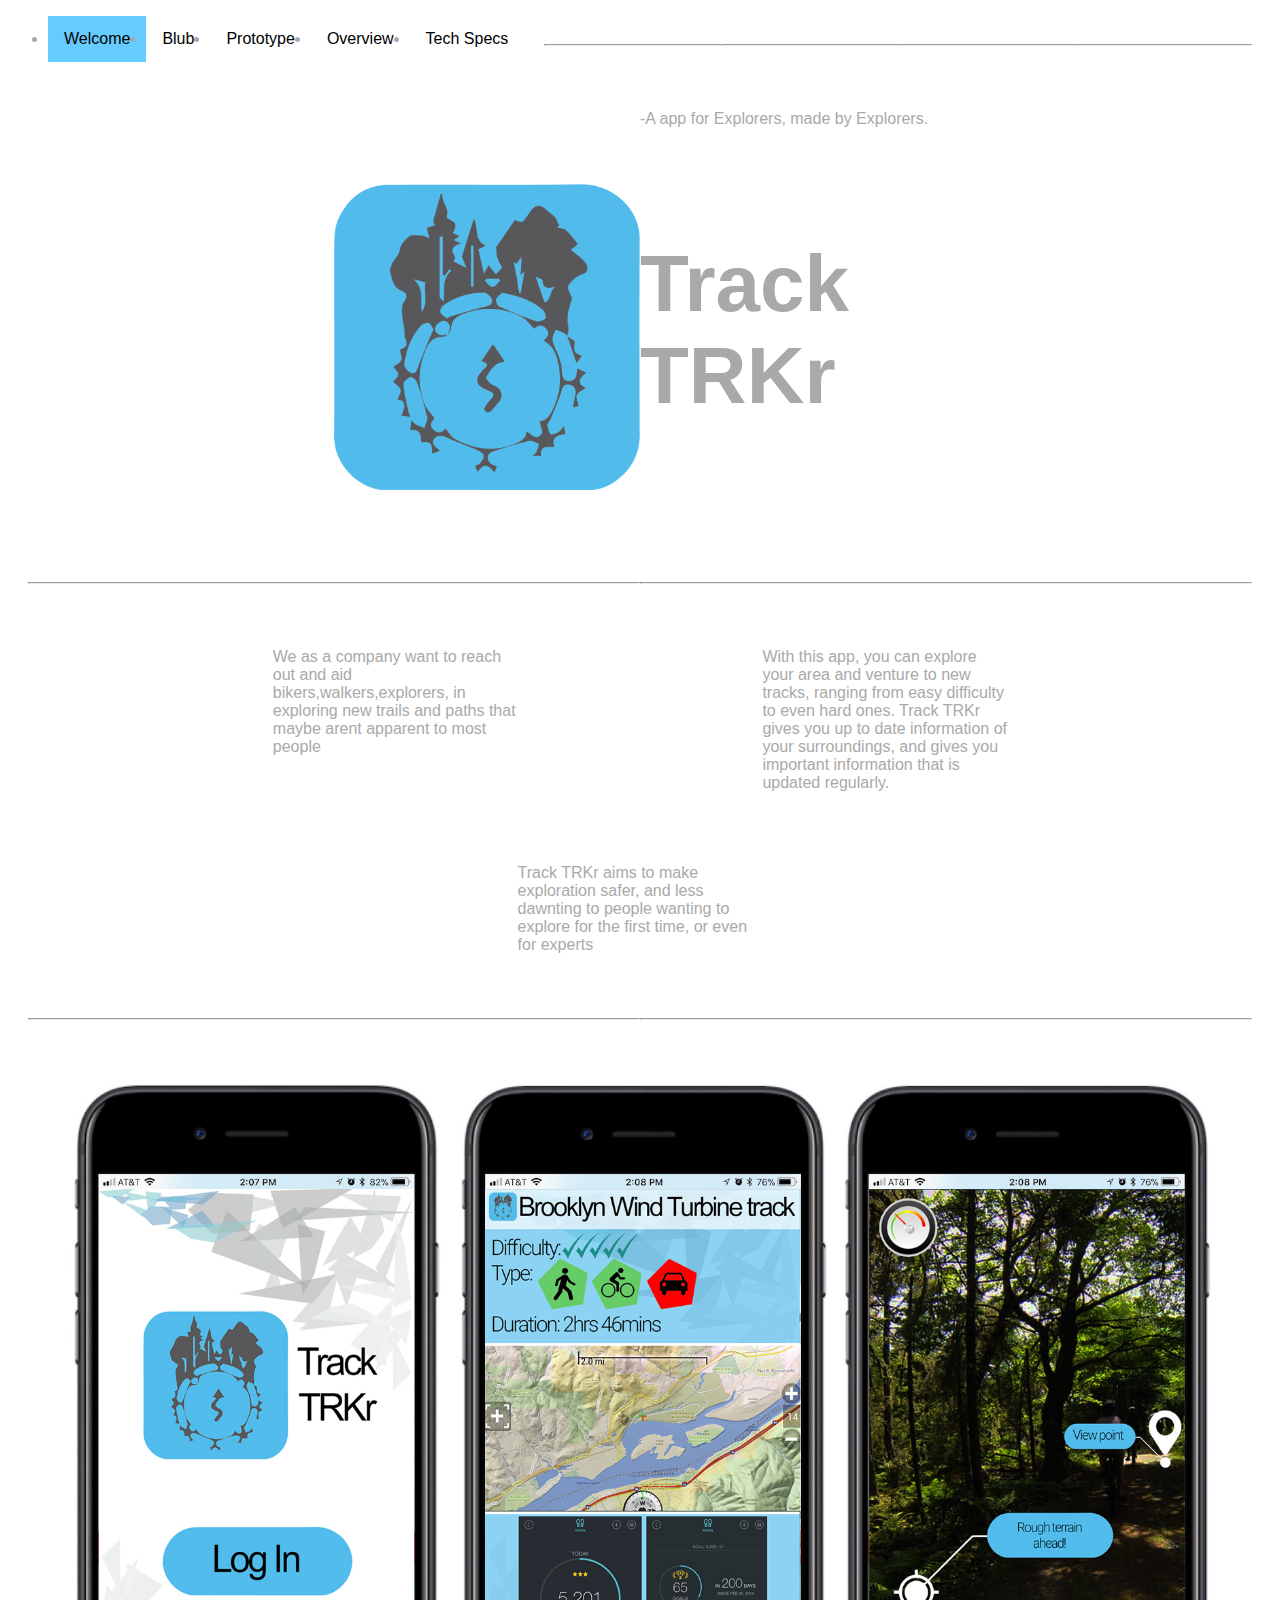
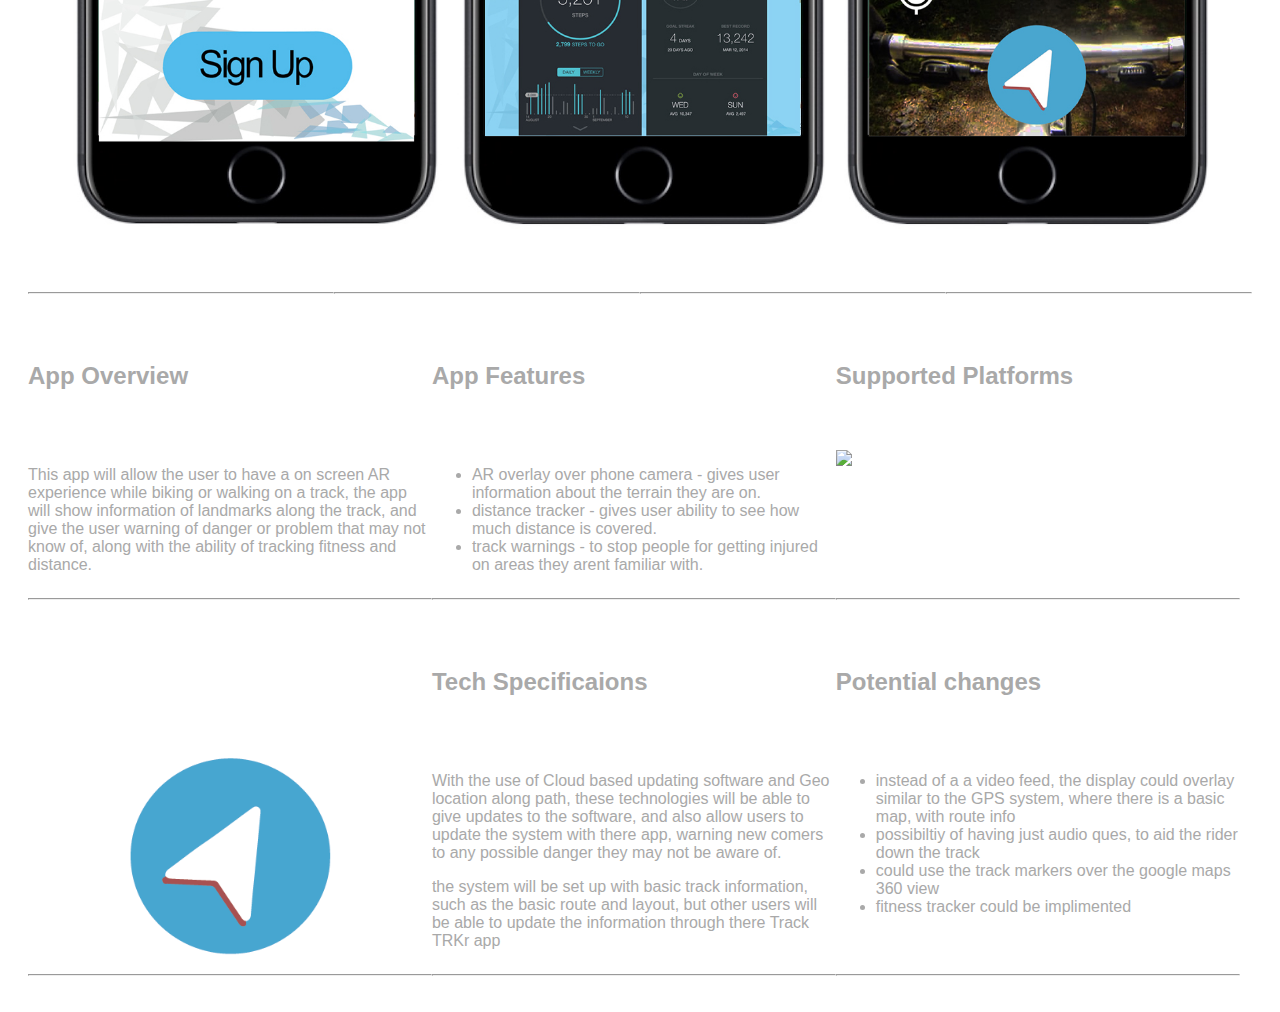
==== PitchSiteP1/index.html @ 27b42503 "pitchsite" ====
<!DOCTYPE html>
<html>
	<head>
		<link rel="stylesheet" type="text/css" href="style.css">
		<title>Track TRKr</title>
	</head>
	<body>
		<ul class:"ul2">
  			<li><a class="active" href="#intro">Welcome</a></li>
    		<li><a href="#info">Blub</a></li>
		    <li><a href="#imgs">Prototype</a></li>
		    <li><a href="#overview">Overview</a></li>
  			<li><a href="#tech">Tech Specs</a></li>
		</ul>
		<!--	Logo section start		-->
		<div id='intro'>
			<div class="grid-container">
				<div class="grid-item"><hr></div><div class="grid-item"><hr></div><div class="grid-item"><hr></div><div class="grid-item"><hr></div>
			</div>
				<div class="grid-container">
				<div class="grid-item"></div>
				<div class="grid-item"></div>
				<div class="grid-item">
					<p>-A app for Explorers, made by Explorers. </p>
				</div>
				<div class="grid-item"></div>
			</div>
			</div>
			<div class="grid-container">
				<div class="grid-item"></div>
				<div class="grid-item">
					<img class:"img3" src="IMGS/Logo.png" width="500" height="500">
				</div>
				<div class="grid-item">
					<h1 class="menu_left"> Track TRKr </h1>
				</div>
				<div class="grid-item"></div>
			</div>
			</div>
			<div class="grid-container">
					<div class="grid-item"></div><div class="grid-item"></div><div class="grid-item"></div><div class="grid-item"></div>
			</div>
			<div class="grid-container">
				<div class="grid-item"><hr></div><div class="grid-item"><hr></div><div class="grid-item"><hr></div><div class="grid-item"><hr></div>
			</div>
		</div>
		<!--	Logo section end		-->
		<!--	Short info start		-->
		<div id='info'>
			<div class="grid-container2">
					<div class="grid-item"></div>
					<div class="grid-item">
						<p> We as a company want to reach out and aid bikers,walkers,explorers, in exploring new trails and paths that maybe arent apparent to most people</p>
					</div>
					<div class="grid-item"></div>
					<div class="grid-item">
						<p>With this app, you can explore your area and venture to new tracks, ranging from easy difficulty to even hard ones. Track TRKr gives you up to date information of your surroundings, and gives you important information that is updated regularly.</p>
					</div>
					<div class="grid-item"></div>
			</div>
			<div class="grid-container2">
					<div class="grid-item"></div>
					<div class="grid-item"></div>
					<div class="grid-item">
						<p>Track TRKr aims to make exploration safer, and less dawnting to people wanting to explore for the first time, or even for experts</p>
					</div>
					<div class="grid-item"></div>
					<div class="grid-item"></div>
			</div>
		</div>
		<!--	Short info end	-->
		<!--	Image start    -->
		<div id='imgs'>
			<div class="grid-container">
				<div class="grid-item"><hr></div><div class="grid-item"><hr></div><div class="grid-item"><hr></div><div class="grid-item"><hr></div>
			</div>
			</div>
			<div class="grid-container4">
				<div class="grid-item">
					<img class="img2,center" src="IMGS/AppScreens.jpg" width="1080" height="720">
				</div>
			</div>
			<div class="grid-container">
				<div class="grid-item"><hr></div><div class="grid-item"><hr></div><div class="grid-item"><hr></div><div class="grid-item"><hr></div>
			</div>
			<!--	Image end    -->
			<!--	Info section  -->
			<div id='overview'>	
				<div class="grid-container3">
					<div class="grid-item">
						<h2> App Overview </h2>
					</div>		
					<div class="grid-item">
						<h2> App Features </h2>
					</div>
					<div class="grid-item">
						<h2>Supported Platforms</h2>
					</div>
				</div>
				<div class="grid-container3">
					<div class="grid-item">
						<p>This app will allow the user to have a on screen AR experience while biking or walking on a track, the app will show information of landmarks along the track, and give the user warning of danger or problem that may not know of, along with the ability of tracking fitness and distance.</p>
					</div>
					<div class="grid-item">
						<ul>
							<li>AR overlay over phone camera - gives user information about the terrain they are on.</li>
							<li>distance tracker - gives user ability to see how much distance is covered.</li>
							<li>track warnings - to stop people for getting injured on areas they arent familiar with.</li>
						</ul>
					</div>		
					<div class="grid-item">
						<img src="IMGS/supported.png">
					</div>

					<div class="grid-item">
						<hr>
					</div>		
					<div class="grid-item">
						<hr>
					</div>
					<div class="grid-item">
						<hr>
					</div>
				</div>
			</div>
		</div>
		<!--  Info section end --> 
		<!-- Tech info start -->
		<div id='tech'>
			<div class="grid-container3">
				<div class="grid-item">
					
				</div>		
				<div class="grid-item">
					<h2> Tech Specificaions </h2>
				</div>
				<div class="grid-item">
					<h2> Potential changes</h2>
				</div>
			</div>
			<div class="grid-container3">
				<div class="grid-item">
					<img class="img2" src="IMGS/arrow.png" >
				</div>
				<div class="grid-item">
					<p> With the use of Cloud based updating software and Geo location along path, these technologies will be able to give updates to the software, and also allow users to update the system with there app, warning new comers to any possible danger they may not be aware of.</p>
					<p>the system will be set up with basic track information, such as the basic route and layout, but other users will be able to update the information through there Track TRKr app</p>
				</div>		
				<div class="grid-item">
					<ul>
						<li>instead of a a video feed, the display could overlay similar to the GPS system, where there is a basic map, with route info</li>
						<li>possibiltiy of having just audio ques, to aid the rider down the track</li>
						<li>could use the track markers over the google maps 360 view </li>
						<li>fitness tracker could be implimented</li>
					</ul>
				</div>

				<div class="grid-item">
					<hr>
				</div>		
				<div class="grid-item">
					<hr>
				</div>
				<div class="grid-item">
					<hr>
				</div>
			</div>
		</div>
		<!-- Tech info end -->
	</body>
</html>

<!-- 
		<ul>
		  <li><a class="active" href="#home">Home</a></li>
		  <li><a href="#info">Info</a></li>
		  <li><a href="#app overview">App Overview</a></li>
		  <li><a href="#Support">Support</a></li>
		</ul>
-->
---- PitchSiteP1/style.css ----
/* GRID CSS */
body{
    background-color: white;
}
h1{
    color: darkgrey;
    font-size: 500%;
    font-family: "Arial";
}
h2{
    color: darkgrey;
    vertical-align:bottom;
    font-family: "Arial";
}

h3{
    color: purple;
    font-family: "Arial"
}
h4{
    font-family: "Arial"
}
li{
    font-family: "Arial"
}
p{  
    color: darkgrey;
    font-family: "Arial";
    font-size: 100%;
}
.center{
    margin-left: auto;
    margin-right: auto;
    width:30%;
}
.header {
    font-family: "Arial"
    padding: 15px;
}
.menu_left {
    float: left;
}
.menu_rght {
    width: 50%;
    float: right;
}
.menu_quater {
    width: 25%;
    float: left;
    height: 100px;
}
.ul2{
    list-style-type: none;
    margin: 0;
    padding: 0;
    overflow: hidden;
    background-color: #333;
}
ul {
    
    color: darkgrey;
    font-family: "Arial";
    font-size: 100%;
}
.ul2 {
    list-style-type: none;
    margin: 0;
    padding: 0;
    overflow: hidden;
}

li {
    float: left;
}

li a {
    display: block;
    color: black;
    text-align: center;
    padding: 14px 16px;
    text-decoration: none;
}

li a:hover:not(.active) {
    background-color: darkgrey;
}

.active {
    background-color: #66ccff;
}
nav select {
    display: none;
}
@media (max-width: 940px) {
  nav ul     { display: none; }
  nav select { display: inline-block; }
  h4         { display: none; }
}
@media (max-width: 600px) {
  p         { font-size: 90%; }
  h1        { font-size: 200%; }
  h2        { font-size: 90%; }
  ul        { font-size: 90%; }
}
@media (max-width: 450px) {
  p         { font-size: 80%; }
  h1        { font-size: 120%; }
  h2        { font-size: 60%; }
  ul        { font-size: 80%; }
}
/* 1/4 divs */
.grid-container {
  display: grid;
  grid-gap: 0px;
  grid-template-columns: 25% 25% 25% 25% ;
  padding: 20px;
}
/* 1/5 divs */
.grid-container2 {
  display: grid;
  grid-gap: 0px;
  grid-template-columns: 20% 20% 20% 20% 20%;
  padding: 20px;
}
/* 1/3 divs */
.grid-container3 {
  display: grid;
  grid-gap: 0px;
  grid-template-columns: 33% 33% 33%;
  padding: 20px;
}
/* full wide divs */
.grid-container4 {
  display: grid;
  grid-gap: 0px;
  grid-template-columns: 100%;
  padding: 20px;
}
.grid-item {
    text-align: left;
}

img {
    width: 100%;
    height: auto;
}
.img2 {
    width: 50%;
    height: auto;
    display: block;
    margin-left: auto;
    margin-right: auto;
}
.img3 {
    width: 100%;
    height: auto;
}
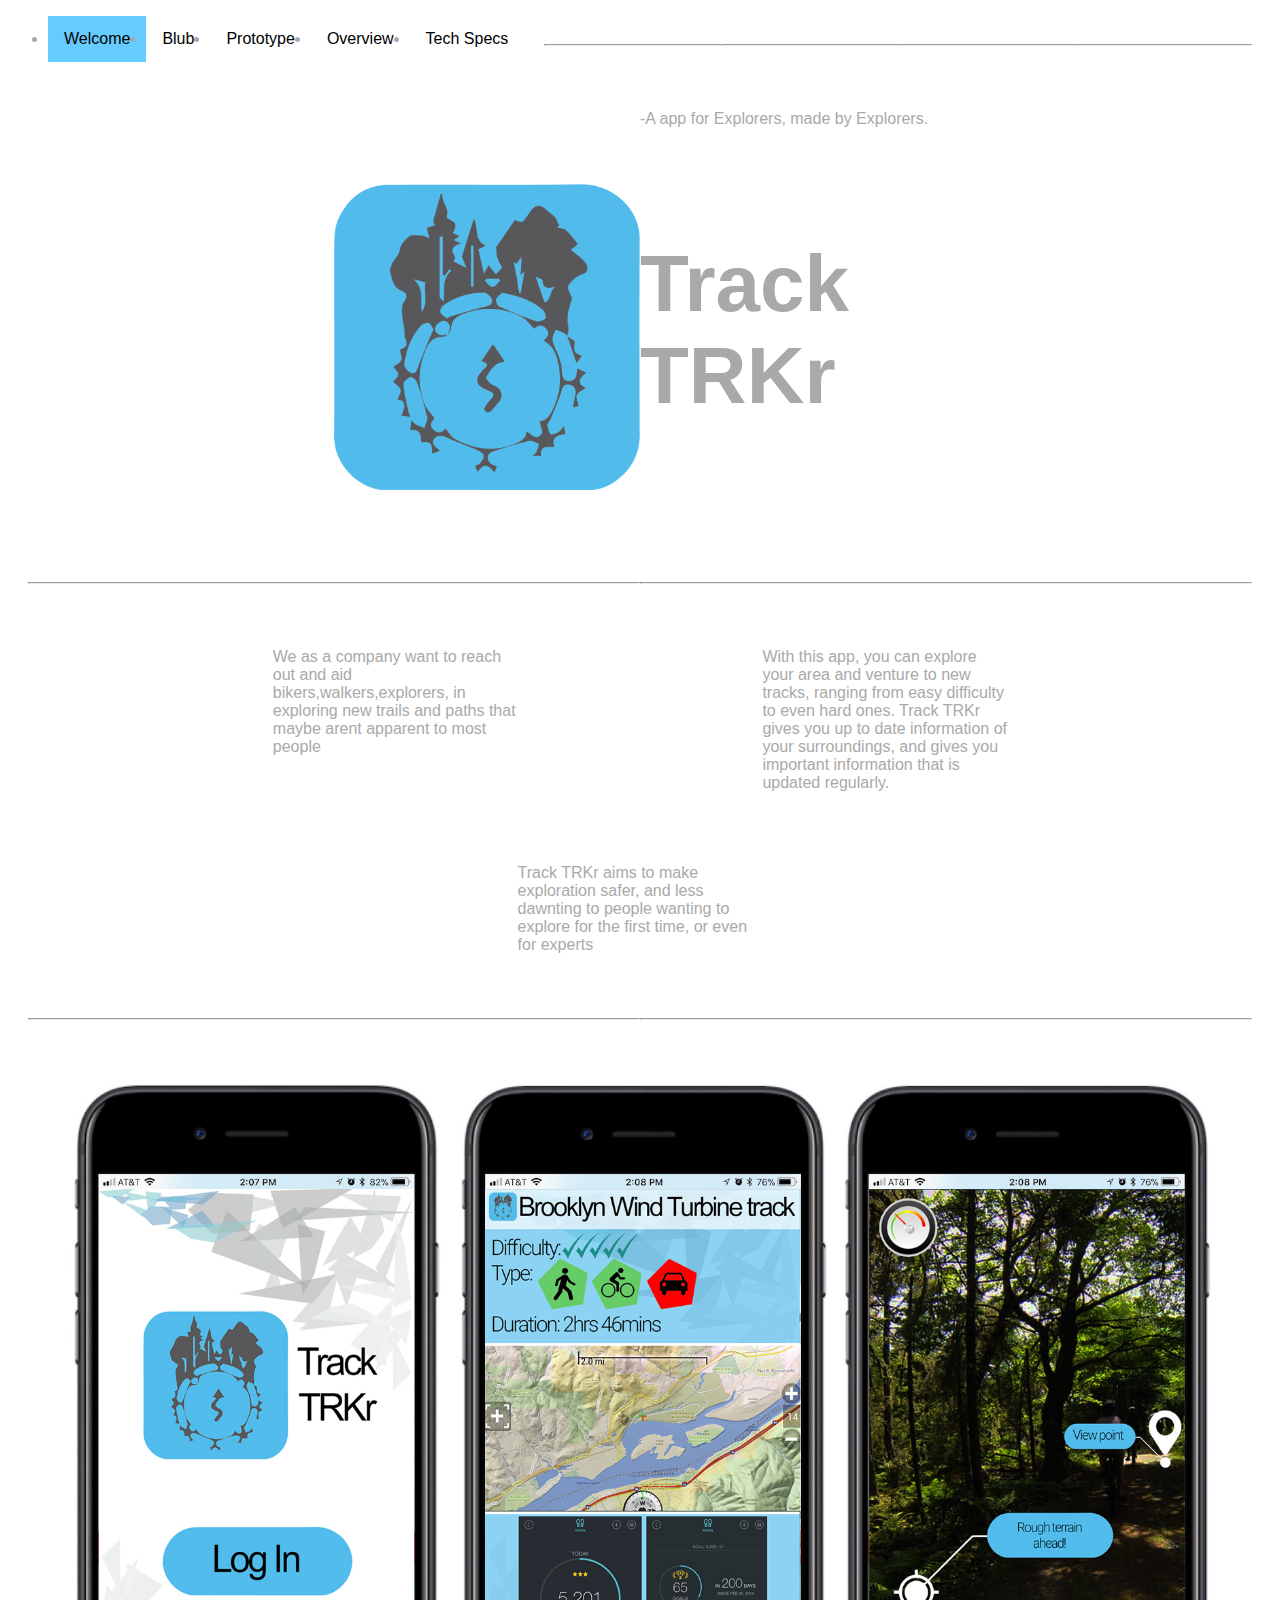
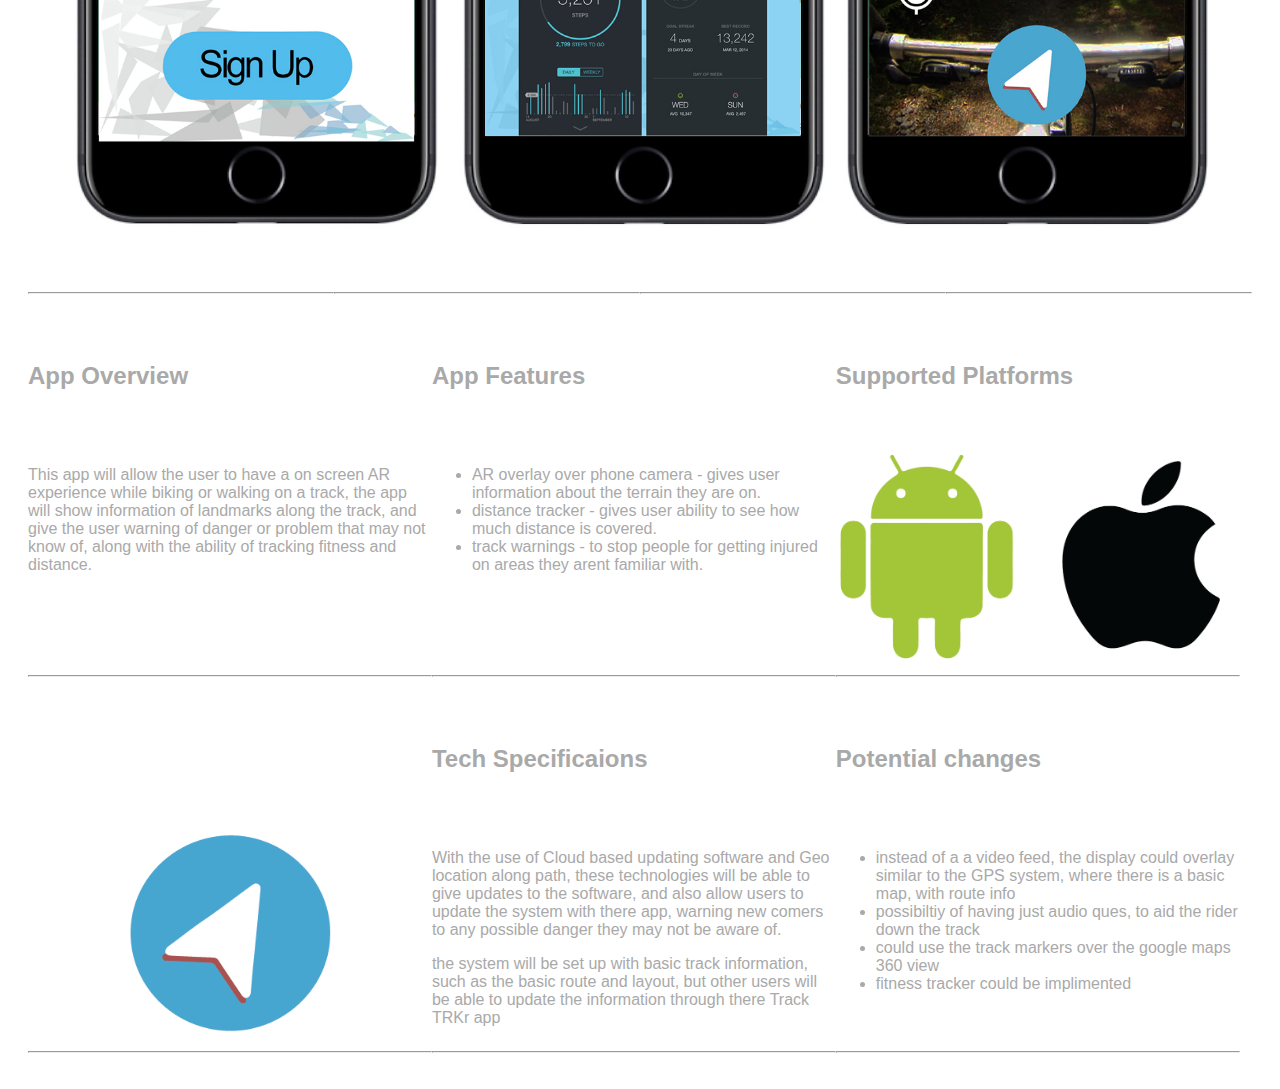
==== commit d202cb62: "new post" ====
--- a/PitchSiteP1/index.html
+++ b/PitchSiteP1/index.html
@@ -109,7 +109,7 @@
 						</ul>
 					</div>		
 					<div class="grid-item">
-						<img src="IMGS/supported.png">
+						<img src="IMGS/Supported.png">
 					</div>
 
 					<div class="grid-item">
